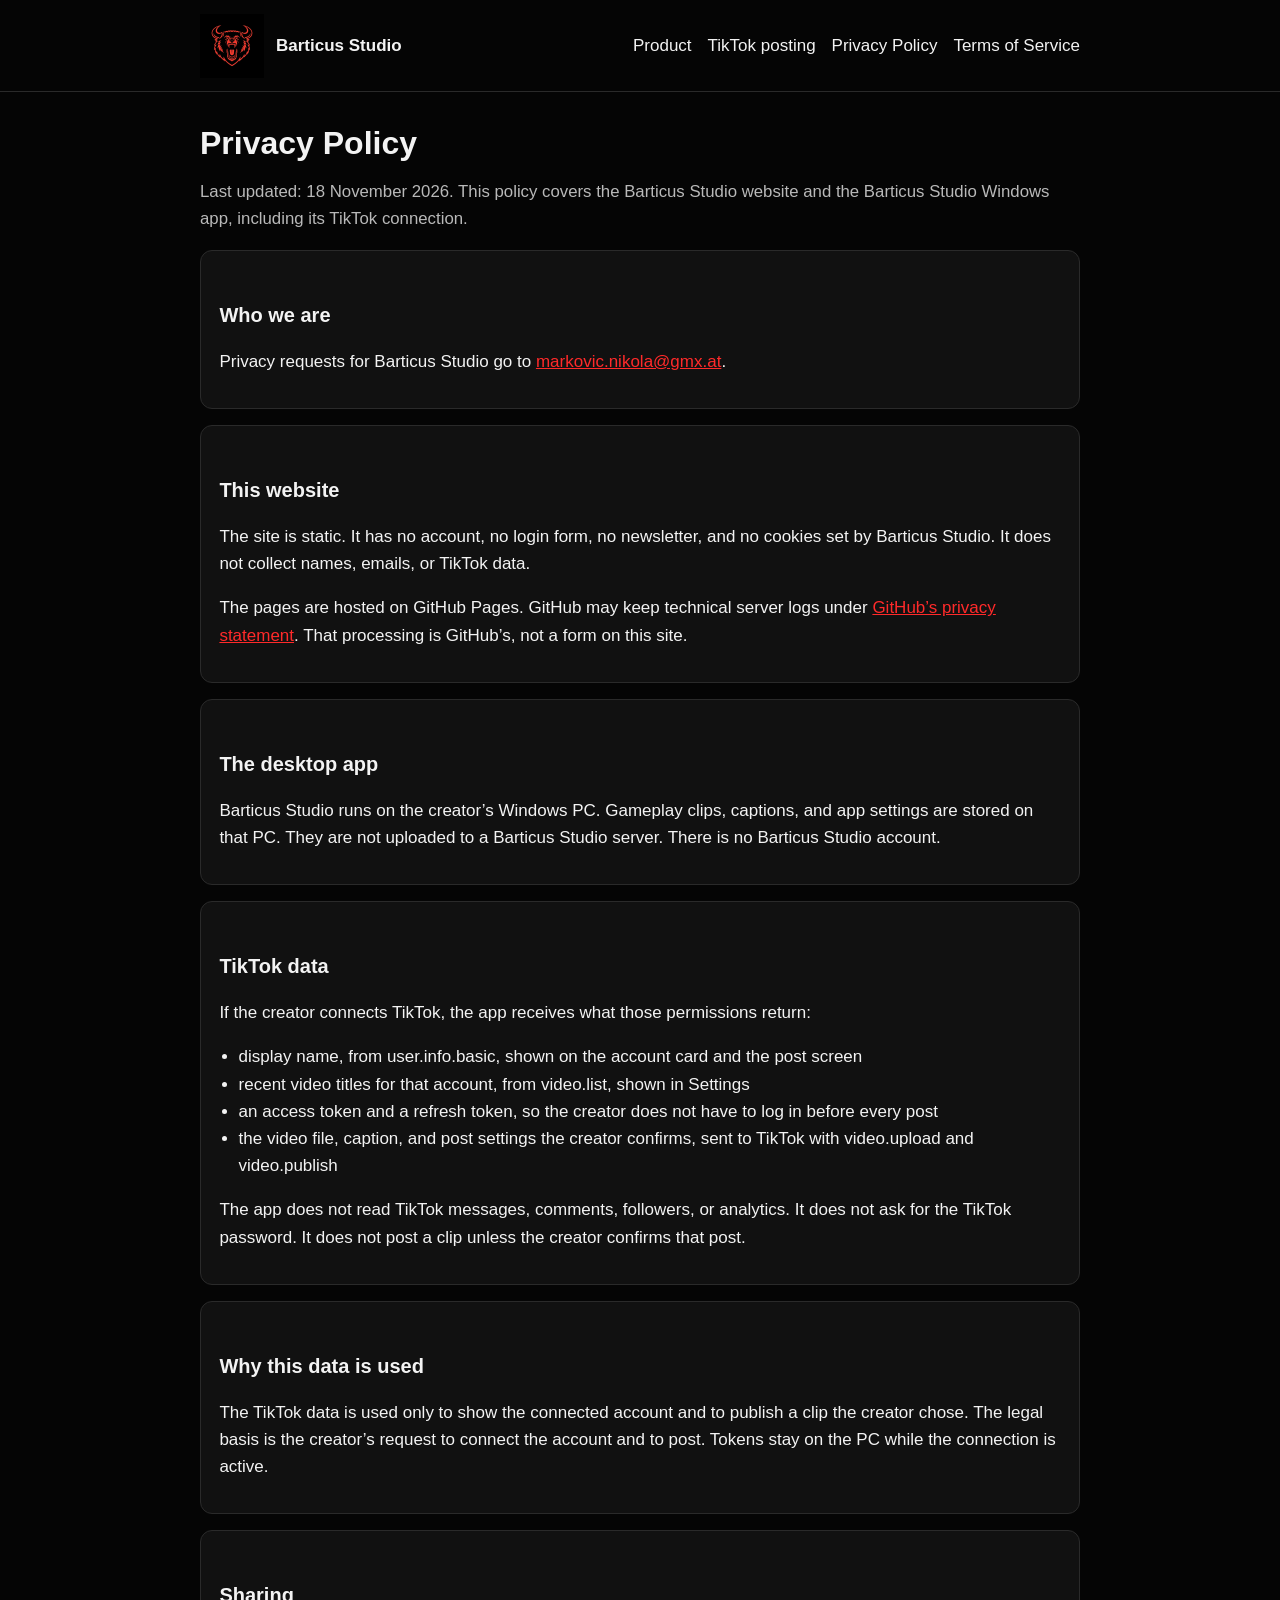
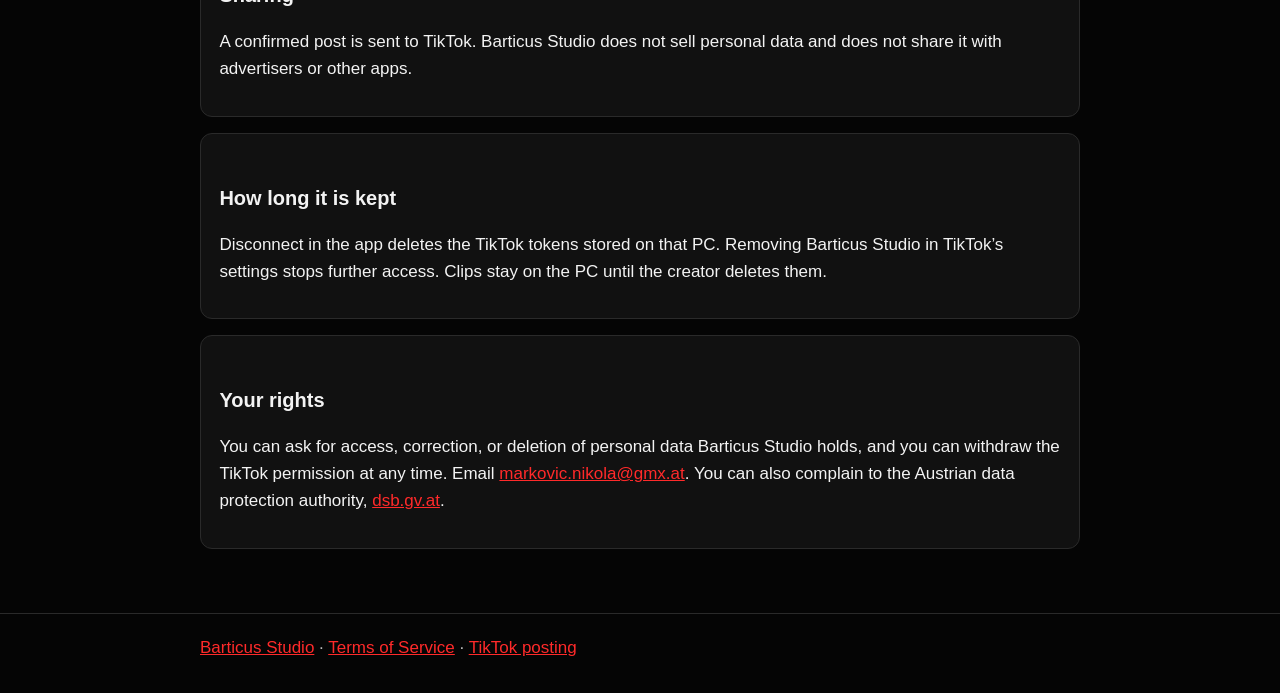
==== privacy.html @ 7b5f5c57 "Show the app icon on the site and replace the one-page blurb with product, posting, privacy, and ter" ====
<!DOCTYPE html>
<html lang="en">
<head>
  <meta charset="utf-8">
  <meta name="viewport" content="width=device-width, initial-scale=1">
  <title>Privacy Policy — Barticus Studio</title>
  <link rel="icon" href="favicon.ico" sizes="any">
  <link rel="icon" type="image/png" href="icon.png">
  <link rel="apple-touch-icon" href="icon.png">
  <link rel="stylesheet" href="site.css">
</head>
<body>
  <header>
    <div class="bar">
      <a class="brand" href="index.html">
        <img src="icon.png" width="64" height="64" alt="Barticus Studio app icon">
        Barticus Studio
      </a>
      <nav>
        <a href="index.html">Product</a>
        <a href="posting.html">TikTok posting</a>
        <a href="privacy.html">Privacy Policy</a>
        <a href="terms.html">Terms of Service</a>
      </nav>
    </div>
  </header>
  <main>
    <h1>Privacy Policy</h1>
    <p class="lead">Last updated: 18 November 2026. This policy covers the Barticus Studio website and the Barticus Studio Windows app, including its TikTok connection.</p>

    <section>
      <h2>Who we are</h2>
      <p>Privacy requests for Barticus Studio go to <a href="mailto:markovic.nikola@gmx.at">markovic.nikola@gmx.at</a>.</p>
    </section>

    <section>
      <h2>This website</h2>
      <p>The site is static. It has no account, no login form, no newsletter, and no cookies set by Barticus Studio. It does not collect names, emails, or TikTok data.</p>
      <p>The pages are hosted on GitHub Pages. GitHub may keep technical server logs under <a href="https://docs.github.com/en/site-policy/privacy-policies/github-privacy-statement">GitHub’s privacy statement</a>. That processing is GitHub’s, not a form on this site.</p>
    </section>

    <section>
      <h2>The desktop app</h2>
      <p>Barticus Studio runs on the creator’s Windows PC. Gameplay clips, captions, and app settings are stored on that PC. They are not uploaded to a Barticus Studio server. There is no Barticus Studio account.</p>
    </section>

    <section>
      <h2>TikTok data</h2>
      <p>If the creator connects TikTok, the app receives what those permissions return:</p>
      <ul>
        <li>display name, from user.info.basic, shown on the account card and the post screen</li>
        <li>recent video titles for that account, from video.list, shown in Settings</li>
        <li>an access token and a refresh token, so the creator does not have to log in before every post</li>
        <li>the video file, caption, and post settings the creator confirms, sent to TikTok with video.upload and video.publish</li>
      </ul>
      <p>The app does not read TikTok messages, comments, followers, or analytics. It does not ask for the TikTok password. It does not post a clip unless the creator confirms that post.</p>
    </section>

    <section>
      <h2>Why this data is used</h2>
      <p>The TikTok data is used only to show the connected account and to publish a clip the creator chose. The legal basis is the creator’s request to connect the account and to post. Tokens stay on the PC while the connection is active.</p>
    </section>

    <section>
      <h2>Sharing</h2>
      <p>A confirmed post is sent to TikTok. Barticus Studio does not sell personal data and does not share it with advertisers or other apps.</p>
    </section>

    <section>
      <h2>How long it is kept</h2>
      <p>Disconnect in the app deletes the TikTok tokens stored on that PC. Removing Barticus Studio in TikTok’s settings stops further access. Clips stay on the PC until the creator deletes them.</p>
    </section>

    <section>
      <h2>Your rights</h2>
      <p>You can ask for access, correction, or deletion of personal data Barticus Studio holds, and you can withdraw the TikTok permission at any time. Email <a href="mailto:markovic.nikola@gmx.at">markovic.nikola@gmx.at</a>. You can also complain to the Austrian data protection authority, <a href="https://www.dsb.gv.at/">dsb.gv.at</a>.</p>
    </section>
  </main>
  <footer>
    <div class="wrap">
      <a href="index.html">Barticus Studio</a> · <a href="terms.html">Terms of Service</a> · <a href="posting.html">TikTok posting</a>
    </div>
  </footer>
</body>
</html>
---- site.css ----
:root {
  color-scheme: dark;
  --bg: #050505;
  --panel: #111111;
  --line: #2a2a2a;
  --text: #f3f3f3;
  --muted: #b9b9b9;
  --red: #ff2a2a;
}
* { box-sizing: border-box; }
body {
  margin: 0;
  background: var(--bg);
  color: var(--text);
  font: 17px/1.6 "Segoe UI", sans-serif;
}
a { color: var(--red); }
header, footer {
  border-color: var(--line);
  border-style: solid;
}
header { border-width: 0 0 1px; }
footer { border-width: 1px 0 0; }
.bar, main, footer .wrap {
  width: min(880px, calc(100% - 2rem));
  margin: 0 auto;
}
.bar {
  display: flex;
  align-items: center;
  gap: 1rem;
  padding: 0.85rem 0;
}
.brand {
  display: flex;
  align-items: center;
  gap: 0.75rem;
  color: inherit;
  text-decoration: none;
  font-weight: 700;
}
.brand img {
  width: 64px;
  height: 64px;
  display: block;
  background: #000;
}
nav { margin-left: auto; display: flex; gap: 1rem; flex-wrap: wrap; }
nav a { color: var(--text); text-decoration: none; }
nav a:hover { color: var(--red); }
main { padding: 2rem 0 3rem; }
h1 { font-size: 2rem; line-height: 1.2; margin: 0 0 0.75rem; }
h2 { font-size: 1.25rem; margin: 2rem 0 0.4rem; }
section {
  background: var(--panel);
  border: 1px solid var(--line);
  border-radius: 12px;
  padding: 1rem 1.15rem;
  margin: 1rem 0;
}
ul { margin: 0.4rem 0 0; padding-left: 1.2rem; }
.lead { color: var(--muted); font-size: 1.05rem; }
footer { color: var(--muted); }
footer .wrap { padding: 1.25rem 0 2rem; }
@media (max-width: 720px) {
  .bar { align-items: flex-start; flex-direction: column; }
  nav { margin-left: 0; }
}
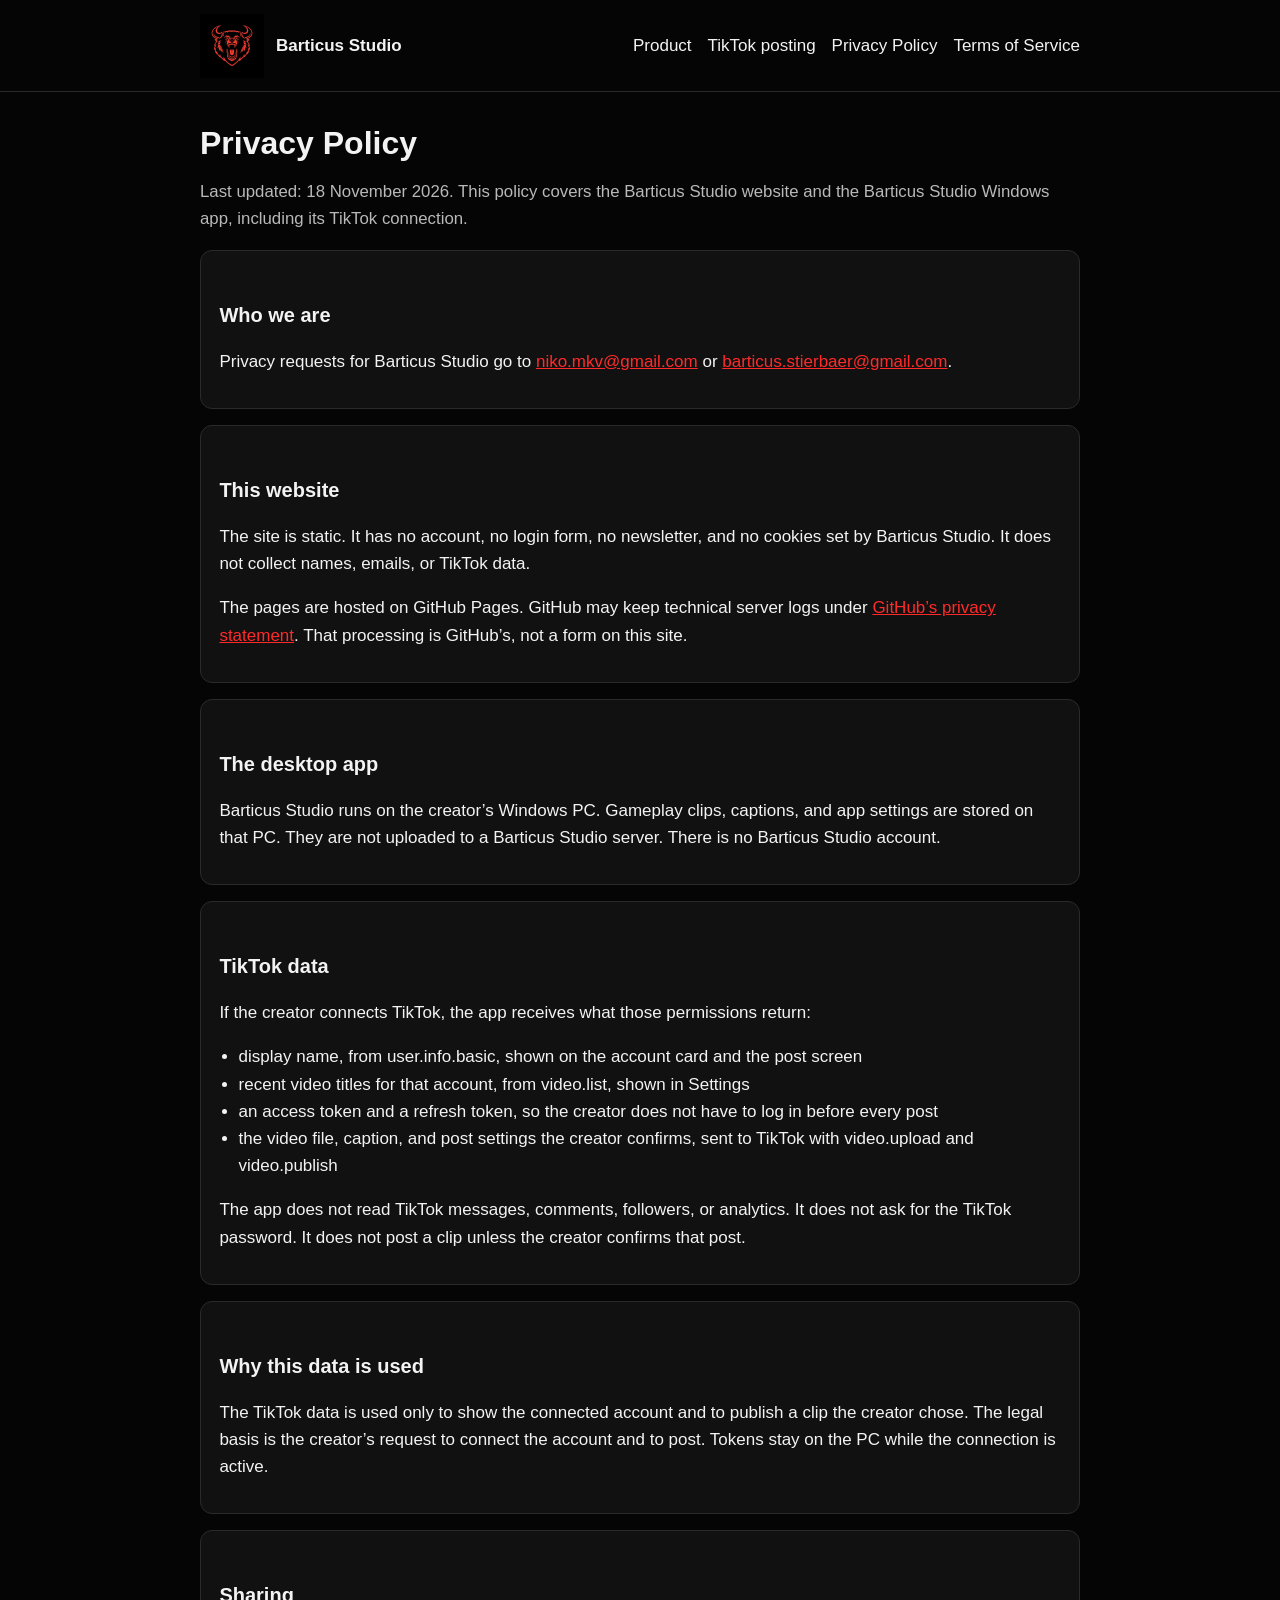
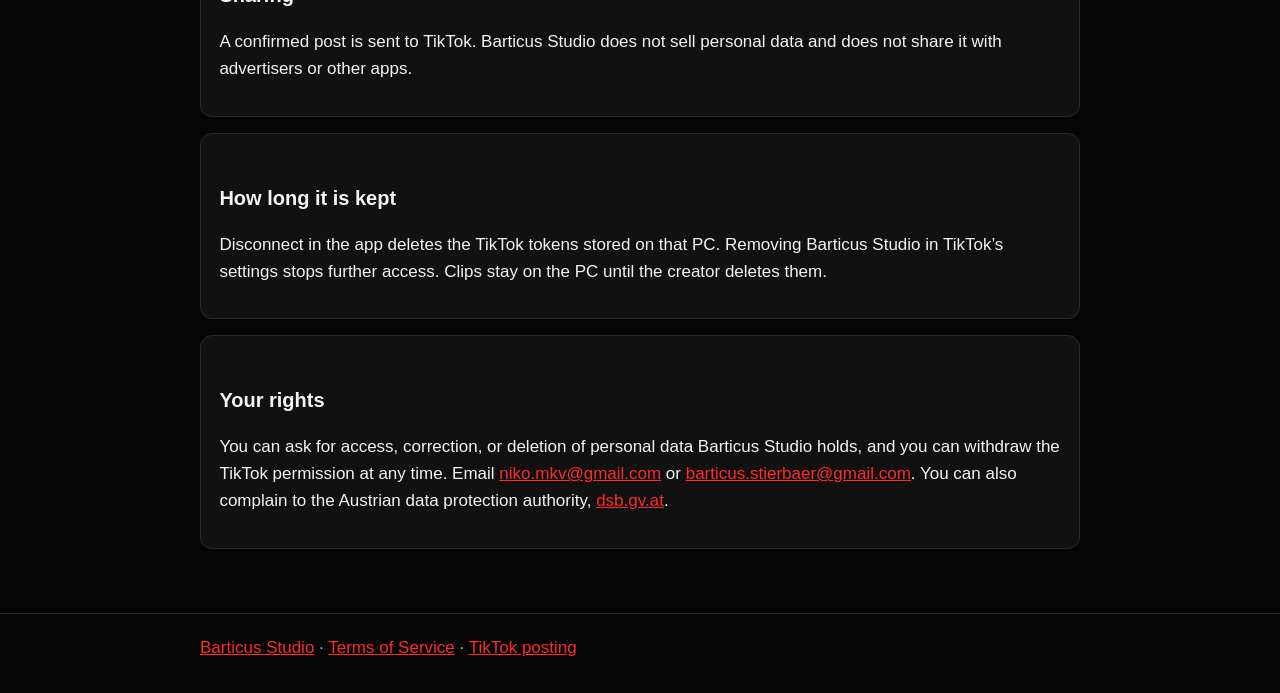
==== commit 2084f991: "List both Gmail addresses as the public contact. The old GMX address was not the contact the creator" ====
--- a/privacy.html
+++ b/privacy.html
@@ -30,7 +30,7 @@
 
     <section>
       <h2>Who we are</h2>
-      <p>Privacy requests for Barticus Studio go to <a href="mailto:markovic.nikola@gmx.at">markovic.nikola@gmx.at</a>.</p>
+      <p>Privacy requests for Barticus Studio go to <a href="mailto:niko.mkv@gmail.com">niko.mkv@gmail.com</a> or <a href="mailto:barticus.stierbaer@gmail.com">barticus.stierbaer@gmail.com</a>.</p>
     </section>
 
     <section>
@@ -73,7 +73,7 @@
 
     <section>
       <h2>Your rights</h2>
-      <p>You can ask for access, correction, or deletion of personal data Barticus Studio holds, and you can withdraw the TikTok permission at any time. Email <a href="mailto:markovic.nikola@gmx.at">markovic.nikola@gmx.at</a>. You can also complain to the Austrian data protection authority, <a href="https://www.dsb.gv.at/">dsb.gv.at</a>.</p>
+      <p>You can ask for access, correction, or deletion of personal data Barticus Studio holds, and you can withdraw the TikTok permission at any time. Email <a href="mailto:niko.mkv@gmail.com">niko.mkv@gmail.com</a> or <a href="mailto:barticus.stierbaer@gmail.com">barticus.stierbaer@gmail.com</a>. You can also complain to the Austrian data protection authority, <a href="https://www.dsb.gv.at/">dsb.gv.at</a>.</p>
     </section>
   </main>
   <footer>
